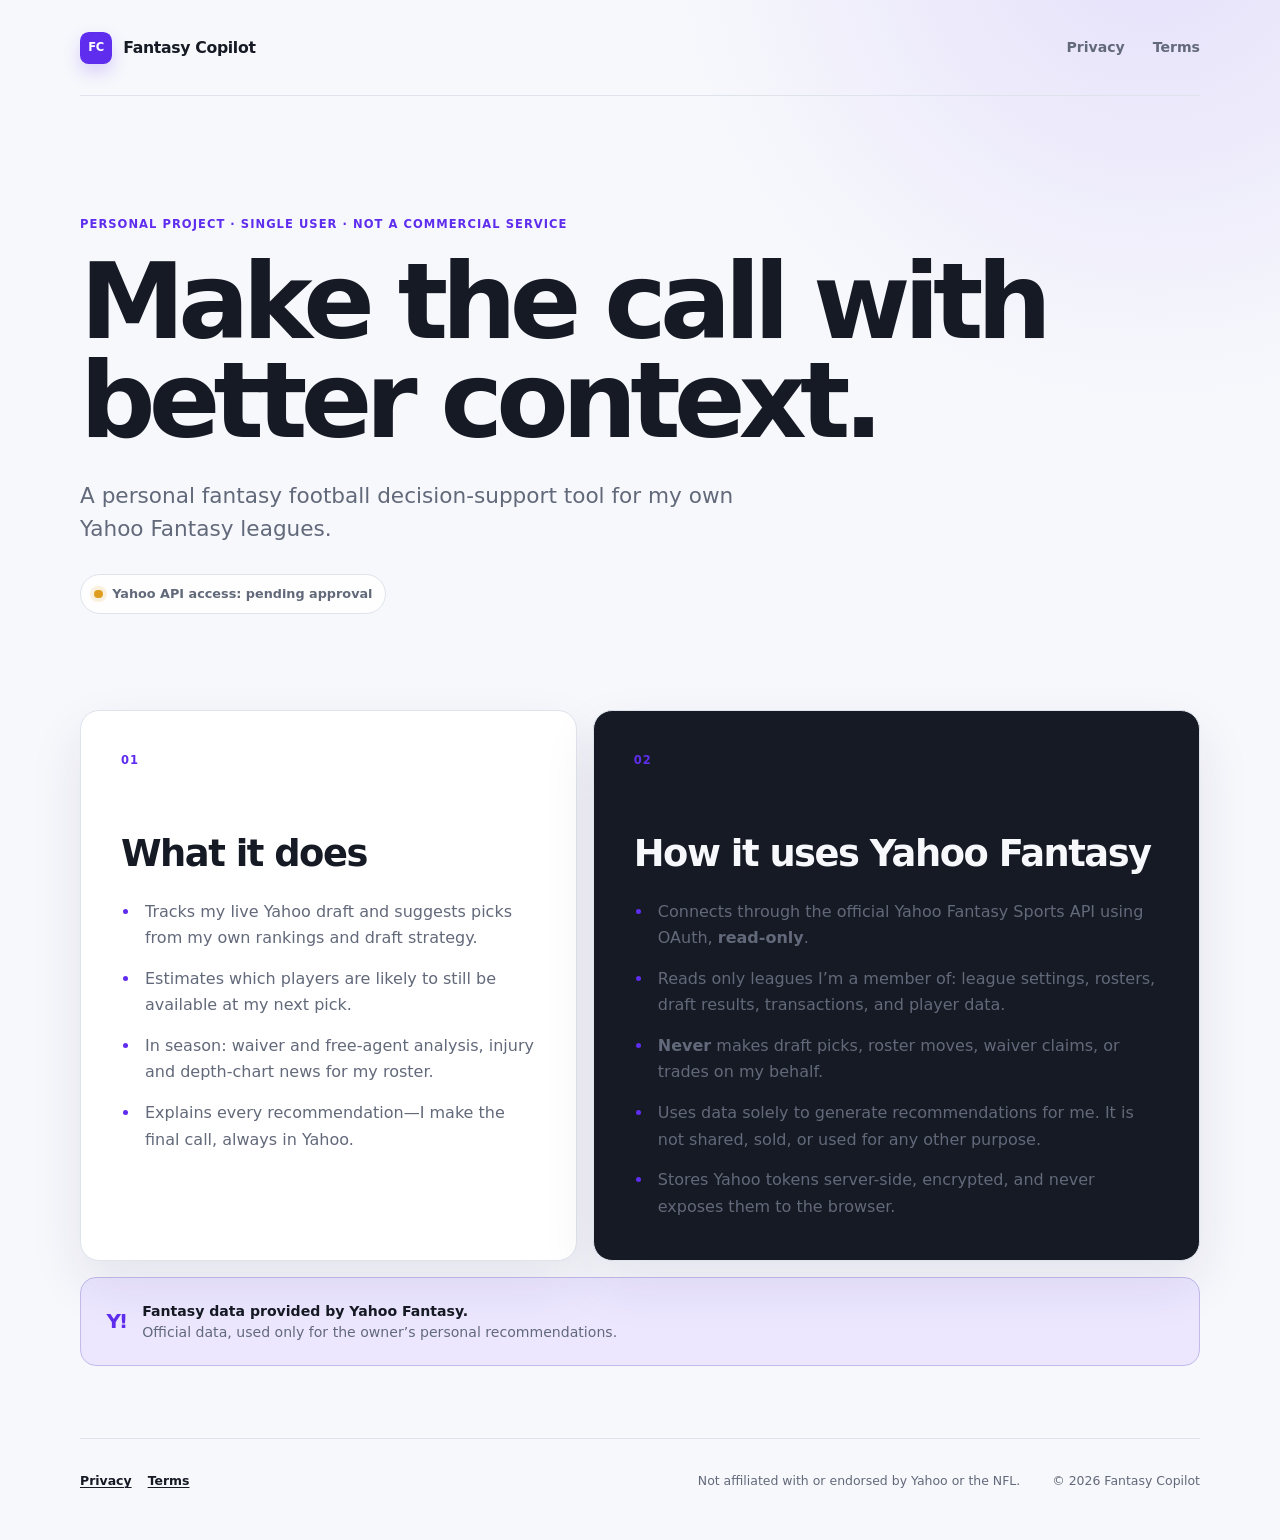
==== index.html @ 69cd7be4 "Launch Fantasy Copilot landing page" ====
<!doctype html>
<html lang="en">
<head>
  <meta charset="utf-8">
  <meta name="viewport" content="width=device-width, initial-scale=1">
  <meta name="description" content="Fantasy Copilot is a personal fantasy football decision-support tool for the owner's Yahoo Fantasy leagues.">
  <meta name="theme-color" content="#f7f8fc" media="(prefers-color-scheme: light)">
  <meta name="theme-color" content="#0d1117" media="(prefers-color-scheme: dark)">
  <title>Fantasy Copilot</title>
  <link rel="stylesheet" href="/styles.css">
</head>
<body>
  <header class="site-header">
    <a class="brand" href="/" aria-label="Fantasy Copilot home">
      <span class="brand-mark" aria-hidden="true">FC</span>
      <span>Fantasy Copilot</span>
    </a>
    <nav aria-label="Primary navigation">
      <a href="/privacy/">Privacy</a>
      <a href="/terms/">Terms</a>
    </nav>
  </header>

  <main>
    <section class="hero" aria-labelledby="hero-title">
      <div class="eyebrow">Personal project · single user · not a commercial service</div>
      <h1 id="hero-title">Make the call with better context.</h1>
      <p class="lede">A personal fantasy football decision-support tool for my own Yahoo Fantasy leagues.</p>
      <p class="status"><span aria-hidden="true"></span>Yahoo API access: pending approval</p>
    </section>

    <section class="content-grid" aria-label="About Fantasy Copilot">
      <article class="card">
        <p class="section-number" aria-hidden="true">01</p>
        <h2>What it does</h2>
        <ul>
          <li>Tracks my live Yahoo draft and suggests picks from my own rankings and draft strategy.</li>
          <li>Estimates which players are likely to still be available at my next pick.</li>
          <li>In season: waiver and free-agent analysis, injury and depth-chart news for my roster.</li>
          <li>Explains every recommendation—I make the final call, always in Yahoo.</li>
        </ul>
      </article>

      <article class="card card-accent">
        <p class="section-number" aria-hidden="true">02</p>
        <h2>How it uses Yahoo Fantasy</h2>
        <ul>
          <li>Connects through the official Yahoo Fantasy Sports API using OAuth, <strong>read-only</strong>.</li>
          <li>Reads only leagues I’m a member of: league settings, rosters, draft results, transactions, and player data.</li>
          <li><strong>Never</strong> makes draft picks, roster moves, waiver claims, or trades on my behalf.</li>
          <li>Uses data solely to generate recommendations for me. It is not shared, sold, or used for any other purpose.</li>
          <li>Stores Yahoo tokens server-side, encrypted, and never exposes them to the browser.</li>
        </ul>
      </article>
    </section>

    <aside class="attribution" aria-label="Data attribution">
      <span class="attribution-icon" aria-hidden="true">Y!</span>
      <p><strong>Fantasy data provided by Yahoo Fantasy.</strong><br>Official data, used only for the owner’s personal recommendations.</p>
    </aside>
  </main>

  <footer>
    <div class="footer-links"><a href="/privacy/">Privacy</a><a href="/terms/">Terms</a></div>
    <p>Not affiliated with or endorsed by Yahoo or the NFL.</p>
    <p>© 2026 Fantasy Copilot</p>
  </footer>
</body>
</html>
---- styles.css ----
:root {
  color-scheme: light dark;
  --bg: #f7f8fc;
  --surface: #ffffff;
  --surface-soft: #f0f2f8;
  --text: #161a24;
  --muted: #62697a;
  --border: #dfe3ec;
  --purple: #5f2dee;
  --purple-dark: #4620b8;
  --purple-soft: #ece7ff;
  --green: #168153;
  --shadow: 0 22px 54px rgba(36, 26, 74, 0.09);
  --max-width: 1120px;
}

* { box-sizing: border-box; }

html {
  min-width: 320px;
  scroll-behavior: smooth;
}

body {
  margin: 0;
  overflow-x: hidden;
  background:
    radial-gradient(circle at 90% -5%, rgba(95, 45, 238, 0.12), transparent 30rem),
    var(--bg);
  color: var(--text);
  font-family: Inter, ui-sans-serif, system-ui, -apple-system, BlinkMacSystemFont, "Segoe UI", sans-serif;
  font-size: 1rem;
  line-height: 1.65;
  -webkit-font-smoothing: antialiased;
}

a {
  color: inherit;
  text-decoration-thickness: 0.08em;
  text-underline-offset: 0.2em;
}

a:hover { color: var(--purple); }
a:focus-visible { outline: 3px solid var(--purple); outline-offset: 4px; border-radius: 3px; }

.site-header,
main,
footer {
  width: min(100% - 2rem, var(--max-width));
  margin-inline: auto;
}

.site-header {
  min-height: 5rem;
  display: flex;
  align-items: center;
  justify-content: space-between;
  gap: 1rem;
  border-bottom: 1px solid var(--border);
}

.brand {
  display: inline-flex;
  align-items: center;
  gap: 0.7rem;
  color: var(--text);
  font-size: 0.98rem;
  font-weight: 750;
  letter-spacing: -0.02em;
  text-decoration: none;
}

.brand-mark {
  display: grid;
  width: 2rem;
  height: 2rem;
  place-items: center;
  border-radius: 0.55rem;
  background: var(--purple);
  color: white;
  font-size: 0.72rem;
  font-weight: 850;
  letter-spacing: -0.04em;
  box-shadow: 0 8px 18px rgba(95, 45, 238, 0.2);
}

nav { display: flex; gap: 1rem; }
nav a { color: var(--muted); font-size: 0.88rem; font-weight: 650; text-decoration: none; }
nav a[aria-current="page"] { color: var(--purple); }

.hero { padding: 5rem 0 4rem; }

.eyebrow,
.kicker {
  margin: 0 0 1.25rem;
  color: var(--purple);
  font-size: 0.72rem;
  font-weight: 800;
  letter-spacing: 0.09em;
  line-height: 1.4;
  text-transform: uppercase;
}

h1,
h2,
p { overflow-wrap: break-word; }

h1 {
  max-width: 14ch;
  margin: 0;
  font-size: clamp(2.75rem, 11vw, 6.6rem);
  font-weight: 800;
  letter-spacing: -0.065em;
  line-height: 0.94;
}

.lede {
  max-width: 42rem;
  margin: 1.75rem 0 0;
  color: var(--muted);
  font-size: clamp(1.08rem, 3.5vw, 1.35rem);
  line-height: 1.55;
}

.status {
  display: inline-flex;
  align-items: center;
  gap: 0.6rem;
  margin: 1.75rem 0 0;
  padding: 0.55rem 0.8rem;
  border: 1px solid var(--border);
  border-radius: 999px;
  background: color-mix(in srgb, var(--surface) 85%, transparent);
  color: var(--muted);
  font-size: 0.8rem;
  font-weight: 650;
}

.status span { width: 0.55rem; height: 0.55rem; border-radius: 50%; background: #df9d20; box-shadow: 0 0 0 4px rgba(223, 157, 32, 0.14); }

.content-grid { display: grid; gap: 1rem; }

.card {
  position: relative;
  overflow: hidden;
  padding: 1.5rem;
  border: 1px solid var(--border);
  border-radius: 1.2rem;
  background: var(--surface);
  box-shadow: var(--shadow);
}

.card-accent { background: var(--text); color: var(--bg); }
.card-accent li { color: color-mix(in srgb, var(--bg) 78%, transparent); }
.card-accent li::marker { color: #a990ff; }

.section-number { margin: 0 0 2.5rem; color: var(--purple); font-size: 0.72rem; font-weight: 800; letter-spacing: 0.08em; }
.card h2 { margin: 0; font-size: clamp(1.6rem, 5vw, 2.3rem); letter-spacing: -0.04em; line-height: 1.1; }
.card ul { margin: 1.5rem 0 0; padding-left: 1.2rem; }
.card li { padding-left: 0.3rem; color: var(--muted); }
.card li + li { margin-top: 0.9rem; }
.card li::marker { color: var(--purple); }

.attribution {
  display: flex;
  align-items: center;
  gap: 1rem;
  margin: 1rem 0 4.5rem;
  padding: 1.25rem;
  border: 1px solid color-mix(in srgb, var(--purple) 22%, var(--border));
  border-radius: 1rem;
  background: var(--purple-soft);
}

.attribution-icon { flex: 0 0 auto; color: var(--purple); font-size: 1.25rem; font-weight: 900; letter-spacing: -0.1em; }
.attribution p { margin: 0; color: var(--muted); font-size: 0.88rem; line-height: 1.5; }
.attribution strong { color: var(--text); }

.policy { max-width: 780px; padding-top: 4rem; }
.policy-heading { padding-bottom: 2.5rem; border-bottom: 1px solid var(--border); }
.policy-heading h1 { max-width: none; font-size: clamp(2.7rem, 10vw, 5rem); }
.policy-heading > p:last-child { max-width: 42rem; margin: 1.5rem 0 0; color: var(--muted); font-size: 1.1rem; }
.policy-body { padding: 1rem 0 2rem; }
.policy-body section { padding: 1.5rem 0; border-bottom: 1px solid var(--border); }
.policy-body h2 { margin: 0 0 0.7rem; font-size: 1.25rem; letter-spacing: -0.025em; }
.policy-body p { margin: 0; color: var(--muted); }
.policy .attribution { margin-top: 1rem; }

footer {
  display: grid;
  gap: 0.7rem;
  padding: 2rem 0 3rem;
  border-top: 1px solid var(--border);
  color: var(--muted);
  font-size: 0.78rem;
}

footer p { margin: 0; }
.footer-links { display: flex; gap: 1rem; }
.footer-links a { color: var(--text); font-weight: 650; }

@media (min-width: 720px) {
  .site-header, main, footer { width: min(100% - 4rem, var(--max-width)); }
  .site-header { min-height: 6rem; }
  nav { gap: 1.75rem; }
  .hero { padding: 7.5rem 0 6rem; }
  .content-grid { grid-template-columns: 0.9fr 1.1fr; }
  .card { padding: 2.5rem; }
  .section-number { margin-bottom: 4rem; }
  .attribution { padding: 1.4rem 1.6rem; }
  footer { grid-template-columns: 1fr auto auto; align-items: center; gap: 2rem; }
}

@media (prefers-color-scheme: dark) {
  :root {
    --bg: #0d1117;
    --surface: #151a23;
    --surface-soft: #1a202b;
    --text: #f2f3f7;
    --muted: #a8afbf;
    --border: #2a3140;
    --purple: #a990ff;
    --purple-dark: #c2b1ff;
    --purple-soft: #211a39;
    --green: #4bca8d;
    --shadow: 0 22px 54px rgba(0, 0, 0, 0.22);
  }
  body { background: radial-gradient(circle at 90% -5%, rgba(122, 88, 230, 0.18), transparent 30rem), var(--bg); }
  .brand-mark { background: #6f43e8; }
  .card-accent { background: #f0f1f5; color: #161a24; }
  .card-accent li { color: #535b6c; }
  .card-accent li::marker { color: #6536e6; }
}

@media (prefers-reduced-motion: reduce) {
  html { scroll-behavior: auto; }
}
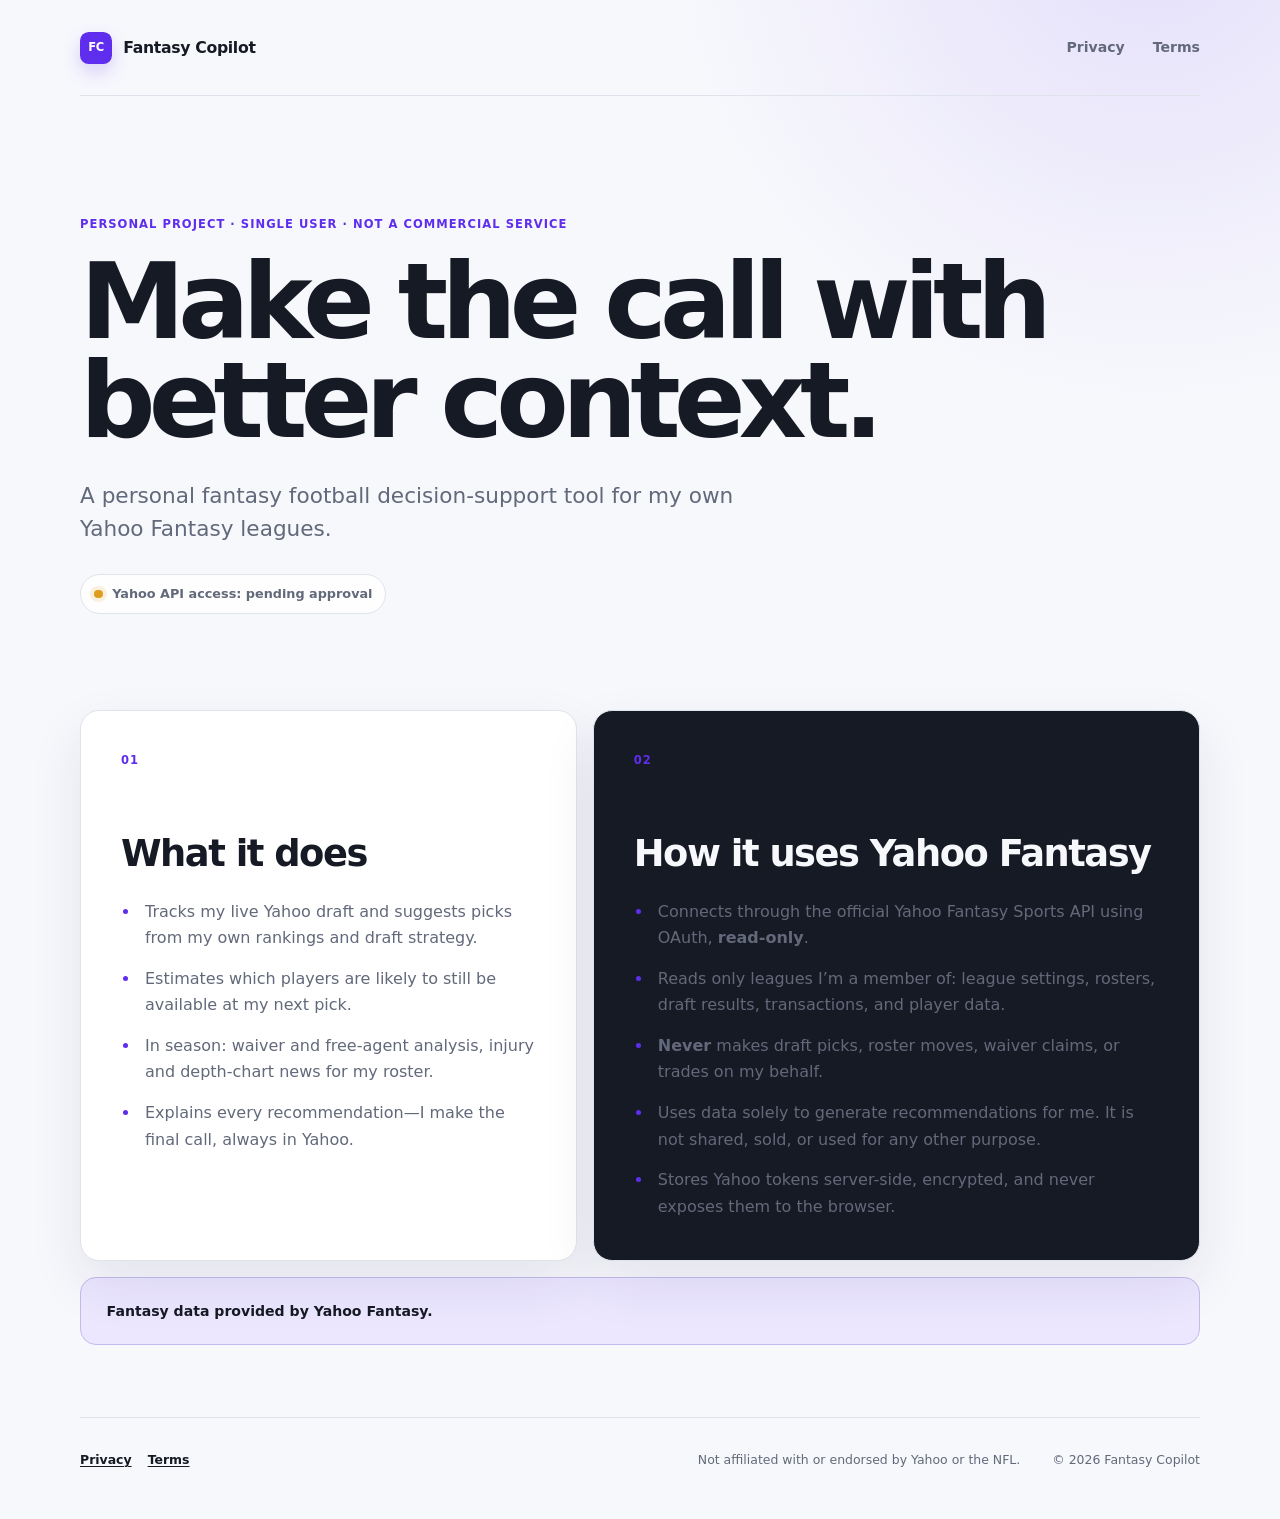
==== commit 68be9cb0: "Use neutral Yahoo data attribution" ====
--- a/index.html
+++ b/index.html
@@ -55,8 +55,7 @@
     </section>
 
     <aside class="attribution" aria-label="Data attribution">
-      <span class="attribution-icon" aria-hidden="true">Y!</span>
-      <p><strong>Fantasy data provided by Yahoo Fantasy.</strong><br>Official data, used only for the owner’s personal recommendations.</p>
+      <p><strong>Fantasy data provided by Yahoo Fantasy.</strong></p>
     </aside>
   </main>
 
--- a/styles.css
+++ b/styles.css
@@ -172,7 +172,6 @@
   background: var(--purple-soft);
 }
 
-.attribution-icon { flex: 0 0 auto; color: var(--purple); font-size: 1.25rem; font-weight: 900; letter-spacing: -0.1em; }
 .attribution p { margin: 0; color: var(--muted); font-size: 0.88rem; line-height: 1.5; }
 .attribution strong { color: var(--text); }
 
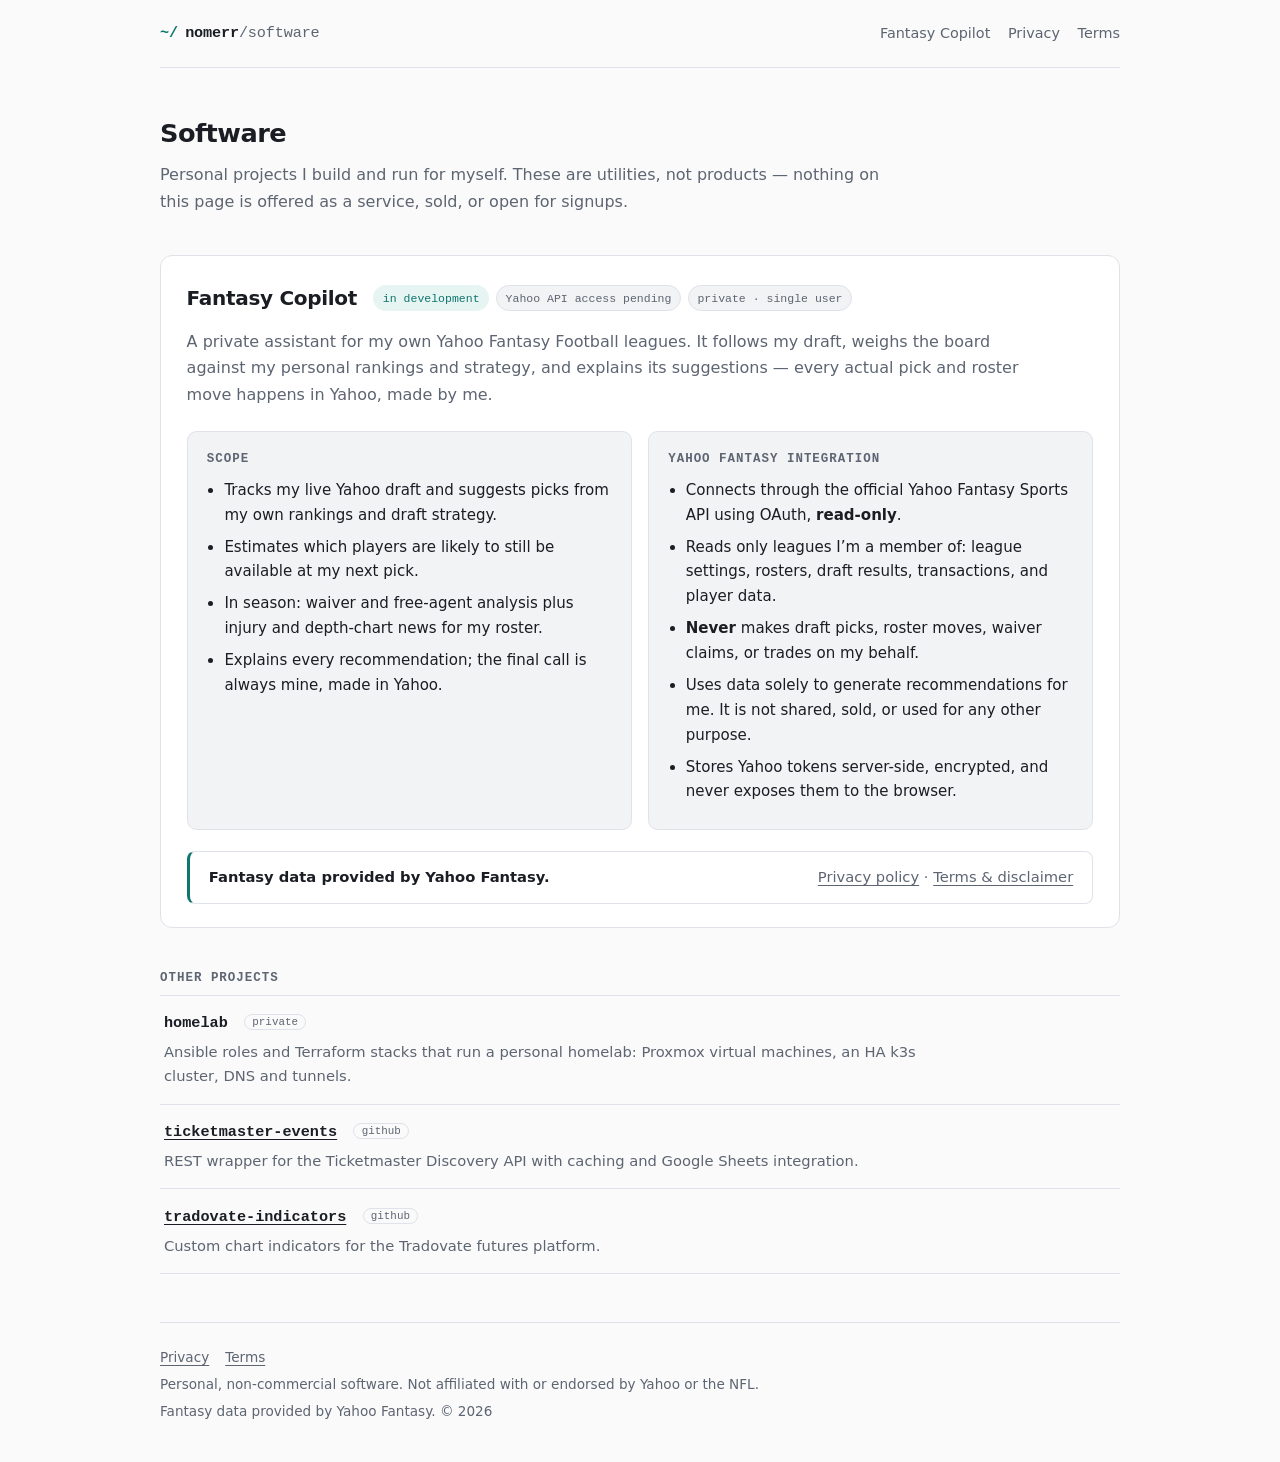
==== commit a21b77a8: "Reframe site as a personal software/projects page" ====
--- a/index.html
+++ b/index.html
@@ -3,66 +3,94 @@
 <head>
   <meta charset="utf-8">
   <meta name="viewport" content="width=device-width, initial-scale=1">
-  <meta name="description" content="Fantasy Copilot is a personal fantasy football decision-support tool for the owner's Yahoo Fantasy leagues.">
-  <meta name="theme-color" content="#f7f8fc" media="(prefers-color-scheme: light)">
-  <meta name="theme-color" content="#0d1117" media="(prefers-color-scheme: dark)">
-  <title>Fantasy Copilot</title>
+  <meta name="description" content="Personal software projects: homelab automation, small tools, and Fantasy Copilot — a private assistant for the owner's own Yahoo Fantasy leagues.">
+  <meta name="theme-color" content="#fafafa" media="(prefers-color-scheme: light)">
+  <meta name="theme-color" content="#0e1116" media="(prefers-color-scheme: dark)">
+  <title>Software · nomerr</title>
   <link rel="stylesheet" href="/styles.css">
 </head>
 <body>
   <header class="site-header">
-    <a class="brand" href="/" aria-label="Fantasy Copilot home">
-      <span class="brand-mark" aria-hidden="true">FC</span>
-      <span>Fantasy Copilot</span>
+    <a class="brand" href="/" aria-label="Home">
+      <span class="brand-mark" aria-hidden="true">~/</span>
+      <span>nomerr<span class="brand-dim">/software</span></span>
     </a>
     <nav aria-label="Primary navigation">
+      <a href="#fantasy-copilot">Fantasy Copilot</a>
       <a href="/privacy/">Privacy</a>
       <a href="/terms/">Terms</a>
     </nav>
   </header>
 
   <main>
-    <section class="hero" aria-labelledby="hero-title">
-      <div class="eyebrow">Personal project · single user · not a commercial service</div>
-      <h1 id="hero-title">Make the call with better context.</h1>
-      <p class="lede">A personal fantasy football decision-support tool for my own Yahoo Fantasy leagues.</p>
-      <p class="status"><span aria-hidden="true"></span>Yahoo API access: pending approval</p>
+    <section class="intro" aria-labelledby="intro-title">
+      <h1 id="intro-title">Software</h1>
+      <p>Personal projects I build and run for myself. These are utilities, not products — nothing on this page is offered as a service, sold, or open for signups.</p>
     </section>
 
-    <section class="content-grid" aria-label="About Fantasy Copilot">
-      <article class="card">
-        <p class="section-number" aria-hidden="true">01</p>
-        <h2>What it does</h2>
-        <ul>
-          <li>Tracks my live Yahoo draft and suggests picks from my own rankings and draft strategy.</li>
-          <li>Estimates which players are likely to still be available at my next pick.</li>
-          <li>In season: waiver and free-agent analysis, injury and depth-chart news for my roster.</li>
-          <li>Explains every recommendation—I make the final call, always in Yahoo.</li>
-        </ul>
-      </article>
+    <article class="project" id="fantasy-copilot" aria-labelledby="fc-title">
+      <div class="project-head">
+        <h2 id="fc-title">Fantasy Copilot</h2>
+        <div class="chips" aria-label="Project status">
+          <span class="chip chip-live">in development</span>
+          <span class="chip">Yahoo API access pending</span>
+          <span class="chip">private · single user</span>
+        </div>
+      </div>
+      <p class="project-lede">A private assistant for my own Yahoo Fantasy Football leagues. It follows my draft, weighs the board against my personal rankings and strategy, and explains its suggestions — every actual pick and roster move happens in Yahoo, made by me.</p>
 
-      <article class="card card-accent">
-        <p class="section-number" aria-hidden="true">02</p>
-        <h2>How it uses Yahoo Fantasy</h2>
-        <ul>
-          <li>Connects through the official Yahoo Fantasy Sports API using OAuth, <strong>read-only</strong>.</li>
-          <li>Reads only leagues I’m a member of: league settings, rosters, draft results, transactions, and player data.</li>
-          <li><strong>Never</strong> makes draft picks, roster moves, waiver claims, or trades on my behalf.</li>
-          <li>Uses data solely to generate recommendations for me. It is not shared, sold, or used for any other purpose.</li>
-          <li>Stores Yahoo tokens server-side, encrypted, and never exposes them to the browser.</li>
-        </ul>
-      </article>
+      <div class="grid2">
+        <section class="panel" aria-labelledby="fc-scope">
+          <h3 id="fc-scope">Scope</h3>
+          <ul>
+            <li>Tracks my live Yahoo draft and suggests picks from my own rankings and draft strategy.</li>
+            <li>Estimates which players are likely to still be available at my next pick.</li>
+            <li>In season: waiver and free-agent analysis plus injury and depth-chart news for my roster.</li>
+            <li>Explains every recommendation; the final call is always mine, made in Yahoo.</li>
+          </ul>
+        </section>
+
+        <section class="panel" aria-labelledby="fc-yahoo">
+          <h3 id="fc-yahoo">Yahoo Fantasy integration</h3>
+          <ul>
+            <li>Connects through the official Yahoo Fantasy Sports API using OAuth, <strong>read-only</strong>.</li>
+            <li>Reads only leagues I’m a member of: league settings, rosters, draft results, transactions, and player data.</li>
+            <li><strong>Never</strong> makes draft picks, roster moves, waiver claims, or trades on my behalf.</li>
+            <li>Uses data solely to generate recommendations for me. It is not shared, sold, or used for any other purpose.</li>
+            <li>Stores Yahoo tokens server-side, encrypted, and never exposes them to the browser.</li>
+          </ul>
+        </section>
+      </div>
+
+      <aside class="attribution" aria-label="Data attribution">
+        <p><strong>Fantasy data provided by Yahoo Fantasy.</strong></p>
+        <p class="attribution-links"><a href="/privacy/">Privacy policy</a> · <a href="/terms/">Terms &amp; disclaimer</a></p>
+      </aside>
+    </article>
+
+    <section class="others" aria-labelledby="others-title">
+      <h2 id="others-title">Other projects</h2>
+      <ul class="proj-list">
+        <li class="proj">
+          <div class="proj-name">homelab <span class="tag">private</span></div>
+          <p class="proj-desc">Ansible roles and Terraform stacks that run a personal homelab: Proxmox virtual machines, an HA k3s cluster, DNS and tunnels.</p>
+        </li>
+        <li class="proj">
+          <div class="proj-name"><a href="https://github.com/nomer/ticketmaster-events" rel="noopener">ticketmaster-events</a> <span class="tag">github</span></div>
+          <p class="proj-desc">REST wrapper for the Ticketmaster Discovery API with caching and Google Sheets integration.</p>
+        </li>
+        <li class="proj">
+          <div class="proj-name"><a href="https://github.com/nomer/tradovate-indicators" rel="noopener">tradovate-indicators</a> <span class="tag">github</span></div>
+          <p class="proj-desc">Custom chart indicators for the Tradovate futures platform.</p>
+        </li>
+      </ul>
     </section>
-
-    <aside class="attribution" aria-label="Data attribution">
-      <p><strong>Fantasy data provided by Yahoo Fantasy.</strong></p>
-    </aside>
   </main>
 
   <footer>
     <div class="footer-links"><a href="/privacy/">Privacy</a><a href="/terms/">Terms</a></div>
-    <p>Not affiliated with or endorsed by Yahoo or the NFL.</p>
-    <p>© 2026 Fantasy Copilot</p>
+    <p>Personal, non-commercial software. Not affiliated with or endorsed by Yahoo or the NFL.</p>
+    <p>Fantasy data provided by Yahoo Fantasy. © 2026</p>
   </footer>
 </body>
 </html>
--- a/styles.css
+++ b/styles.css
@@ -1,57 +1,58 @@
 :root {
   color-scheme: light dark;
-  --bg: #f7f8fc;
+  --bg: #fafafa;
   --surface: #ffffff;
-  --surface-soft: #f0f2f8;
-  --text: #161a24;
-  --muted: #62697a;
-  --border: #dfe3ec;
-  --purple: #5f2dee;
-  --purple-dark: #4620b8;
-  --purple-soft: #ece7ff;
-  --green: #168153;
-  --shadow: 0 22px 54px rgba(36, 26, 74, 0.09);
-  --max-width: 1120px;
+  --surface-soft: #f2f3f5;
+  --text: #1a1d23;
+  --muted: #5d6572;
+  --border: #dfe2e8;
+  --accent: #0f766e;
+  --accent-soft: #e6f4f2;
+  --good: #15803d;
+  --max-width: 960px;
+  --mono: ui-monospace, "SF Mono", "Cascadia Code", Menlo, Consolas, monospace;
+}
+
+@media (prefers-color-scheme: dark) {
+  :root {
+    --bg: #0e1116;
+    --surface: #151a21;
+    --surface-soft: #1b212a;
+    --text: #e6e9ee;
+    --muted: #99a3b1;
+    --border: #2a323d;
+    --accent: #57c4b8;
+    --accent-soft: #14282b;
+    --good: #4ade80;
+  }
 }
 
 * { box-sizing: border-box; }
 
-html {
-  min-width: 320px;
-  scroll-behavior: smooth;
-}
+html { min-width: 320px; }
 
 body {
   margin: 0;
   overflow-x: hidden;
-  background:
-    radial-gradient(circle at 90% -5%, rgba(95, 45, 238, 0.12), transparent 30rem),
-    var(--bg);
+  background: var(--bg);
   color: var(--text);
-  font-family: Inter, ui-sans-serif, system-ui, -apple-system, BlinkMacSystemFont, "Segoe UI", sans-serif;
+  font-family: ui-sans-serif, system-ui, -apple-system, "Segoe UI", Roboto, sans-serif;
   font-size: 1rem;
   line-height: 1.65;
   -webkit-font-smoothing: antialiased;
 }
 
-a {
-  color: inherit;
-  text-decoration-thickness: 0.08em;
-  text-underline-offset: 0.2em;
-}
-
-a:hover { color: var(--purple); }
-a:focus-visible { outline: 3px solid var(--purple); outline-offset: 4px; border-radius: 3px; }
-
-.site-header,
-main,
-footer {
-  width: min(100% - 2rem, var(--max-width));
+a { color: inherit; text-decoration-thickness: 0.07em; text-underline-offset: 0.2em; }
+a:hover { color: var(--accent); }
+a:focus-visible { outline: 2px solid var(--accent); outline-offset: 3px; border-radius: 2px; }
+
+.site-header, main, footer {
+  width: min(100% - 2.5rem, var(--max-width));
   margin-inline: auto;
 }
 
 .site-header {
-  min-height: 5rem;
+  min-height: 4.25rem;
   display: flex;
   align-items: center;
   justify-content: space-between;
@@ -61,176 +62,156 @@
 
 .brand {
   display: inline-flex;
-  align-items: center;
-  gap: 0.7rem;
-  color: var(--text);
-  font-size: 0.98rem;
-  font-weight: 750;
-  letter-spacing: -0.02em;
+  align-items: baseline;
+  gap: 0.45rem;
+  font-family: var(--mono);
+  font-size: 0.95rem;
+  font-weight: 600;
+  letter-spacing: -0.01em;
   text-decoration: none;
 }
-
-.brand-mark {
+.brand-mark { color: var(--accent); }
+.brand-dim { color: var(--muted); font-weight: 400; }
+
+.site-header nav { display: flex; gap: 1.1rem; flex-wrap: wrap; }
+.site-header nav a { font-size: 0.9rem; color: var(--muted); text-decoration: none; }
+.site-header nav a:hover, .site-header nav a[aria-current="page"] { color: var(--text); }
+
+.intro { padding: 2.75rem 0 1.5rem; }
+.intro h1 { margin: 0 0 0.5rem; font-size: 1.6rem; letter-spacing: -0.02em; }
+.intro p { margin: 0; max-width: 46rem; color: var(--muted); }
+
+.project {
+  margin: 1rem 0 2.5rem;
+  padding: 1.6rem 1.6rem 1.4rem;
+  border: 1px solid var(--border);
+  border-radius: 0.75rem;
+  background: var(--surface);
+}
+
+.project-head { display: flex; align-items: center; gap: 1rem; flex-wrap: wrap; }
+.project-head h2 { margin: 0; font-size: 1.25rem; letter-spacing: -0.015em; }
+
+.chips { display: flex; gap: 0.4rem; flex-wrap: wrap; }
+.chip {
+  padding: 0.15rem 0.55rem;
+  border: 1px solid var(--border);
+  border-radius: 99px;
+  background: var(--surface-soft);
+  color: var(--muted);
+  font-family: var(--mono);
+  font-size: 0.72rem;
+  white-space: nowrap;
+}
+.chip-live { border-color: transparent; background: var(--accent-soft); color: var(--accent); }
+
+.project-lede { margin: 0.9rem 0 0; max-width: 52rem; color: var(--muted); }
+
+.grid2 {
+  margin-top: 1.4rem;
   display: grid;
-  width: 2rem;
-  height: 2rem;
-  place-items: center;
-  border-radius: 0.55rem;
-  background: var(--purple);
-  color: white;
-  font-size: 0.72rem;
-  font-weight: 850;
-  letter-spacing: -0.04em;
-  box-shadow: 0 8px 18px rgba(95, 45, 238, 0.2);
-}
-
-nav { display: flex; gap: 1rem; }
-nav a { color: var(--muted); font-size: 0.88rem; font-weight: 650; text-decoration: none; }
-nav a[aria-current="page"] { color: var(--purple); }
-
-.hero { padding: 5rem 0 4rem; }
-
-.eyebrow,
+  gap: 1rem;
+  grid-template-columns: repeat(auto-fit, minmax(19rem, 1fr));
+}
+
+.panel {
+  padding: 1.1rem 1.2rem;
+  border: 1px solid var(--border);
+  border-radius: 0.6rem;
+  background: var(--surface-soft);
+}
+.panel h3 {
+  margin: 0 0 0.5rem;
+  font-family: var(--mono);
+  font-size: 0.78rem;
+  font-weight: 600;
+  letter-spacing: 0.08em;
+  text-transform: uppercase;
+  color: var(--muted);
+}
+.panel ul { margin: 0; padding-left: 1.1rem; }
+.panel li { margin: 0.45rem 0; font-size: 0.94rem; }
+
+.attribution {
+  margin-top: 1.3rem;
+  padding: 0.85rem 1.2rem;
+  border: 1px solid var(--border);
+  border-left: 3px solid var(--accent);
+  border-radius: 0.5rem;
+  display: flex;
+  justify-content: space-between;
+  gap: 1rem;
+  flex-wrap: wrap;
+}
+.attribution p { margin: 0; font-size: 0.92rem; }
+.attribution-links { color: var(--muted); }
+
+.others { margin: 0 0 3rem; }
+.others h2 {
+  margin: 0 0 0.4rem;
+  font-family: var(--mono);
+  font-size: 0.78rem;
+  font-weight: 600;
+  letter-spacing: 0.08em;
+  text-transform: uppercase;
+  color: var(--muted);
+}
+
+.proj-list { margin: 0; padding: 0; list-style: none; }
+.proj { padding: 0.95rem 0.25rem; border-top: 1px solid var(--border); }
+.proj:last-child { border-bottom: 1px solid var(--border); }
+.proj-name { font-family: var(--mono); font-size: 0.95rem; font-weight: 600; }
+.proj-desc { margin: 0.25rem 0 0; font-size: 0.92rem; color: var(--muted); max-width: 48rem; }
+
+.tag {
+  margin-left: 0.45rem;
+  padding: 0.05rem 0.45rem;
+  border: 1px solid var(--border);
+  border-radius: 99px;
+  font-size: 0.68rem;
+  font-weight: 400;
+  color: var(--muted);
+  vertical-align: 0.1rem;
+}
+
+.policy { padding-top: 2.25rem; }
+.policy-heading { margin-bottom: 1.5rem; }
 .kicker {
-  margin: 0 0 1.25rem;
-  color: var(--purple);
-  font-size: 0.72rem;
-  font-weight: 800;
-  letter-spacing: 0.09em;
-  line-height: 1.4;
+  margin: 0 0 0.5rem;
+  font-family: var(--mono);
+  font-size: 0.75rem;
+  letter-spacing: 0.06em;
   text-transform: uppercase;
-}
-
-h1,
-h2,
-p { overflow-wrap: break-word; }
-
-h1 {
-  max-width: 14ch;
-  margin: 0;
-  font-size: clamp(2.75rem, 11vw, 6.6rem);
-  font-weight: 800;
-  letter-spacing: -0.065em;
-  line-height: 0.94;
-}
-
-.lede {
-  max-width: 42rem;
-  margin: 1.75rem 0 0;
-  color: var(--muted);
-  font-size: clamp(1.08rem, 3.5vw, 1.35rem);
-  line-height: 1.55;
-}
-
-.status {
-  display: inline-flex;
-  align-items: center;
-  gap: 0.6rem;
-  margin: 1.75rem 0 0;
-  padding: 0.55rem 0.8rem;
-  border: 1px solid var(--border);
-  border-radius: 999px;
-  background: color-mix(in srgb, var(--surface) 85%, transparent);
-  color: var(--muted);
-  font-size: 0.8rem;
-  font-weight: 650;
-}
-
-.status span { width: 0.55rem; height: 0.55rem; border-radius: 50%; background: #df9d20; box-shadow: 0 0 0 4px rgba(223, 157, 32, 0.14); }
-
-.content-grid { display: grid; gap: 1rem; }
-
-.card {
-  position: relative;
-  overflow: hidden;
-  padding: 1.5rem;
-  border: 1px solid var(--border);
-  border-radius: 1.2rem;
+  color: var(--muted);
+}
+.policy-heading h1 { margin: 0 0 0.5rem; font-size: 1.5rem; letter-spacing: -0.02em; }
+.policy-heading > p:last-child { margin: 0; color: var(--muted); max-width: 46rem; }
+
+.policy-body section {
+  margin: 0 0 1rem;
+  padding: 1.1rem 1.2rem;
+  border: 1px solid var(--border);
+  border-radius: 0.6rem;
   background: var(--surface);
-  box-shadow: var(--shadow);
-}
-
-.card-accent { background: var(--text); color: var(--bg); }
-.card-accent li { color: color-mix(in srgb, var(--bg) 78%, transparent); }
-.card-accent li::marker { color: #a990ff; }
-
-.section-number { margin: 0 0 2.5rem; color: var(--purple); font-size: 0.72rem; font-weight: 800; letter-spacing: 0.08em; }
-.card h2 { margin: 0; font-size: clamp(1.6rem, 5vw, 2.3rem); letter-spacing: -0.04em; line-height: 1.1; }
-.card ul { margin: 1.5rem 0 0; padding-left: 1.2rem; }
-.card li { padding-left: 0.3rem; color: var(--muted); }
-.card li + li { margin-top: 0.9rem; }
-.card li::marker { color: var(--purple); }
-
-.attribution {
-  display: flex;
-  align-items: center;
-  gap: 1rem;
-  margin: 1rem 0 4.5rem;
-  padding: 1.25rem;
-  border: 1px solid color-mix(in srgb, var(--purple) 22%, var(--border));
-  border-radius: 1rem;
-  background: var(--purple-soft);
-}
-
-.attribution p { margin: 0; color: var(--muted); font-size: 0.88rem; line-height: 1.5; }
-.attribution strong { color: var(--text); }
-
-.policy { max-width: 780px; padding-top: 4rem; }
-.policy-heading { padding-bottom: 2.5rem; border-bottom: 1px solid var(--border); }
-.policy-heading h1 { max-width: none; font-size: clamp(2.7rem, 10vw, 5rem); }
-.policy-heading > p:last-child { max-width: 42rem; margin: 1.5rem 0 0; color: var(--muted); font-size: 1.1rem; }
-.policy-body { padding: 1rem 0 2rem; }
-.policy-body section { padding: 1.5rem 0; border-bottom: 1px solid var(--border); }
-.policy-body h2 { margin: 0 0 0.7rem; font-size: 1.25rem; letter-spacing: -0.025em; }
-.policy-body p { margin: 0; color: var(--muted); }
-.policy .attribution { margin-top: 1rem; }
+}
+.policy-body h2 { margin: 0 0 0.4rem; font-size: 1.02rem; }
+.policy-body p { margin: 0; font-size: 0.95rem; color: var(--muted); }
+
+.policy .attribution { margin-bottom: 2.5rem; }
 
 footer {
-  display: grid;
-  gap: 0.7rem;
-  padding: 2rem 0 3rem;
+  padding: 1.4rem 0 2.5rem;
   border-top: 1px solid var(--border);
   color: var(--muted);
-  font-size: 0.78rem;
-}
-
-footer p { margin: 0; }
+  font-size: 0.85rem;
+}
+footer p { margin: 0.3rem 0 0; }
 .footer-links { display: flex; gap: 1rem; }
-.footer-links a { color: var(--text); font-weight: 650; }
-
-@media (min-width: 720px) {
-  .site-header, main, footer { width: min(100% - 4rem, var(--max-width)); }
-  .site-header { min-height: 6rem; }
-  nav { gap: 1.75rem; }
-  .hero { padding: 7.5rem 0 6rem; }
-  .content-grid { grid-template-columns: 0.9fr 1.1fr; }
-  .card { padding: 2.5rem; }
-  .section-number { margin-bottom: 4rem; }
-  .attribution { padding: 1.4rem 1.6rem; }
-  footer { grid-template-columns: 1fr auto auto; align-items: center; gap: 2rem; }
-}
-
-@media (prefers-color-scheme: dark) {
-  :root {
-    --bg: #0d1117;
-    --surface: #151a23;
-    --surface-soft: #1a202b;
-    --text: #f2f3f7;
-    --muted: #a8afbf;
-    --border: #2a3140;
-    --purple: #a990ff;
-    --purple-dark: #c2b1ff;
-    --purple-soft: #211a39;
-    --green: #4bca8d;
-    --shadow: 0 22px 54px rgba(0, 0, 0, 0.22);
-  }
-  body { background: radial-gradient(circle at 90% -5%, rgba(122, 88, 230, 0.18), transparent 30rem), var(--bg); }
-  .brand-mark { background: #6f43e8; }
-  .card-accent { background: #f0f1f5; color: #161a24; }
-  .card-accent li { color: #535b6c; }
-  .card-accent li::marker { color: #6536e6; }
-}
-
-@media (prefers-reduced-motion: reduce) {
-  html { scroll-behavior: auto; }
-}
+.footer-links a { color: var(--muted); }
+
+@media (max-width: 640px) {
+  .site-header { flex-direction: column; align-items: flex-start; padding: 0.9rem 0; min-height: 0; }
+  .intro { padding-top: 1.75rem; }
+  .project { padding: 1.15rem 1rem 1rem; }
+  .attribution { flex-direction: column; gap: 0.35rem; }
+}
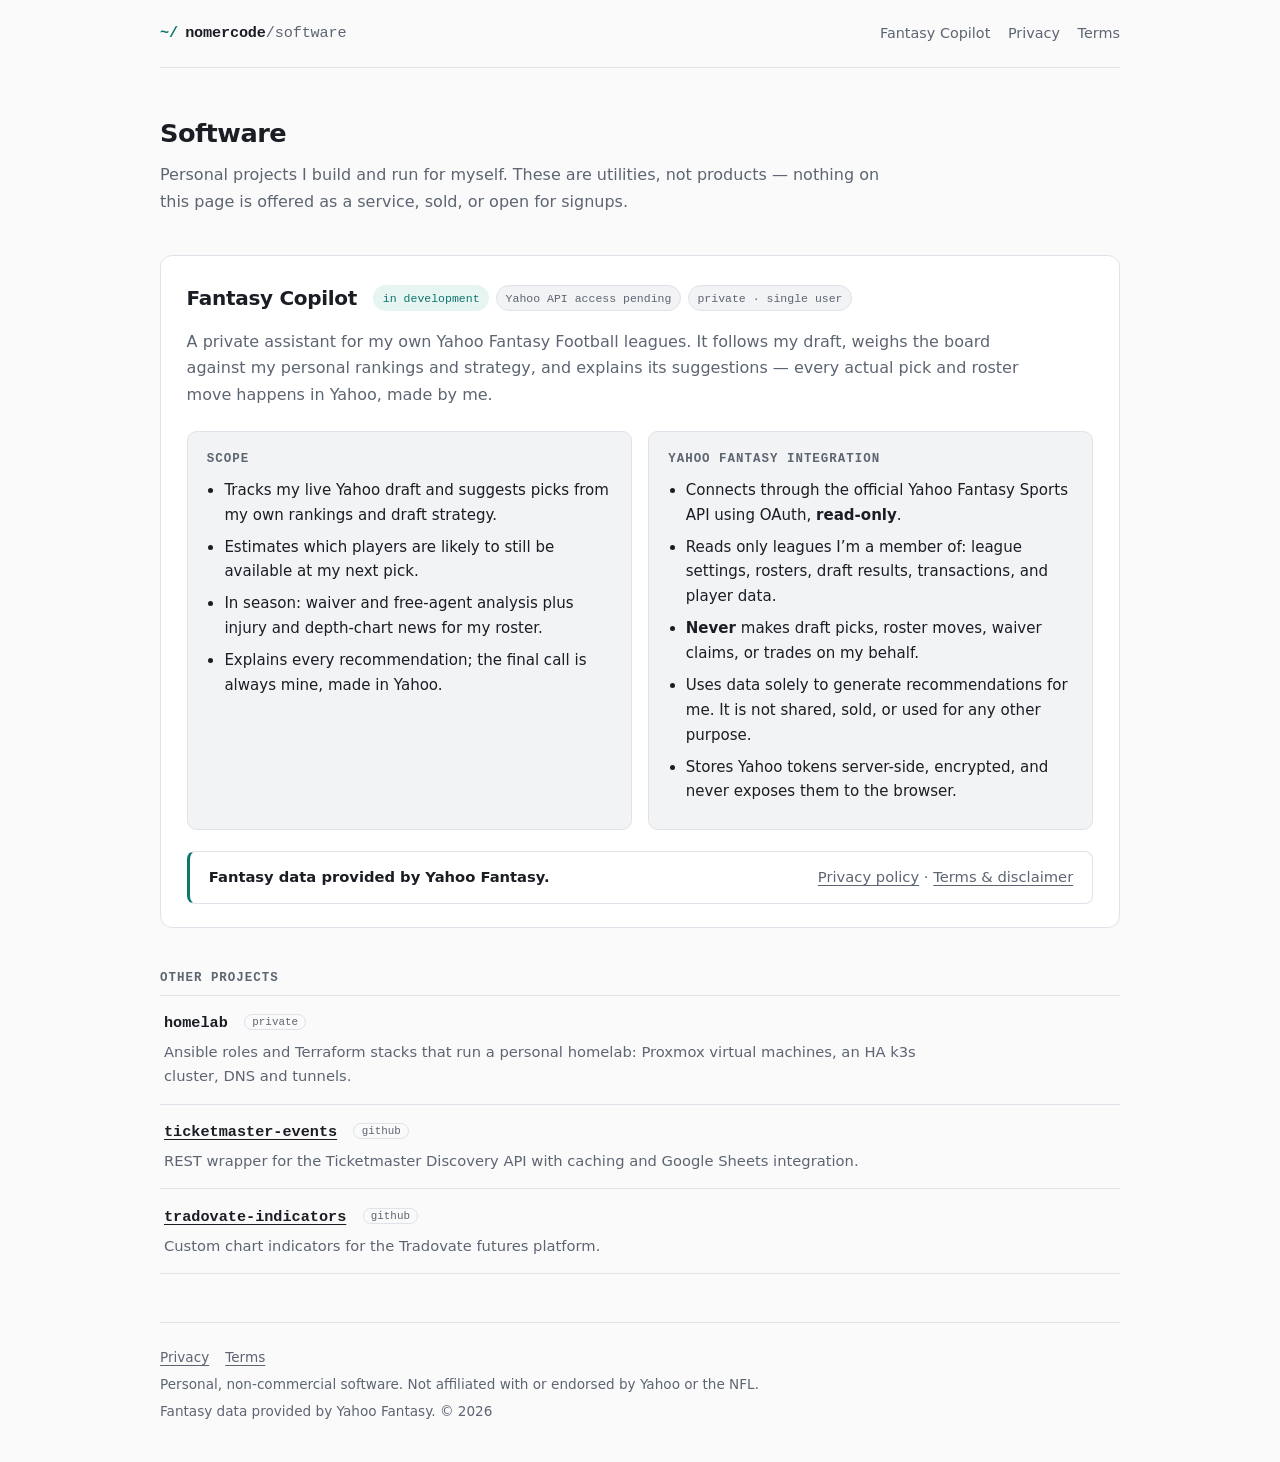
==== commit 6ca6d294: "Brand site as nomercode" ====
--- a/index.html
+++ b/index.html
@@ -6,14 +6,14 @@
   <meta name="description" content="Personal software projects: homelab automation, small tools, and Fantasy Copilot — a private assistant for the owner's own Yahoo Fantasy leagues.">
   <meta name="theme-color" content="#fafafa" media="(prefers-color-scheme: light)">
   <meta name="theme-color" content="#0e1116" media="(prefers-color-scheme: dark)">
-  <title>Software · nomerr</title>
+  <title>Software · nomercode</title>
   <link rel="stylesheet" href="/styles.css">
 </head>
 <body>
   <header class="site-header">
     <a class="brand" href="/" aria-label="Home">
       <span class="brand-mark" aria-hidden="true">~/</span>
-      <span>nomerr<span class="brand-dim">/software</span></span>
+      <span>nomercode<span class="brand-dim">/software</span></span>
     </a>
     <nav aria-label="Primary navigation">
       <a href="#fantasy-copilot">Fantasy Copilot</a>
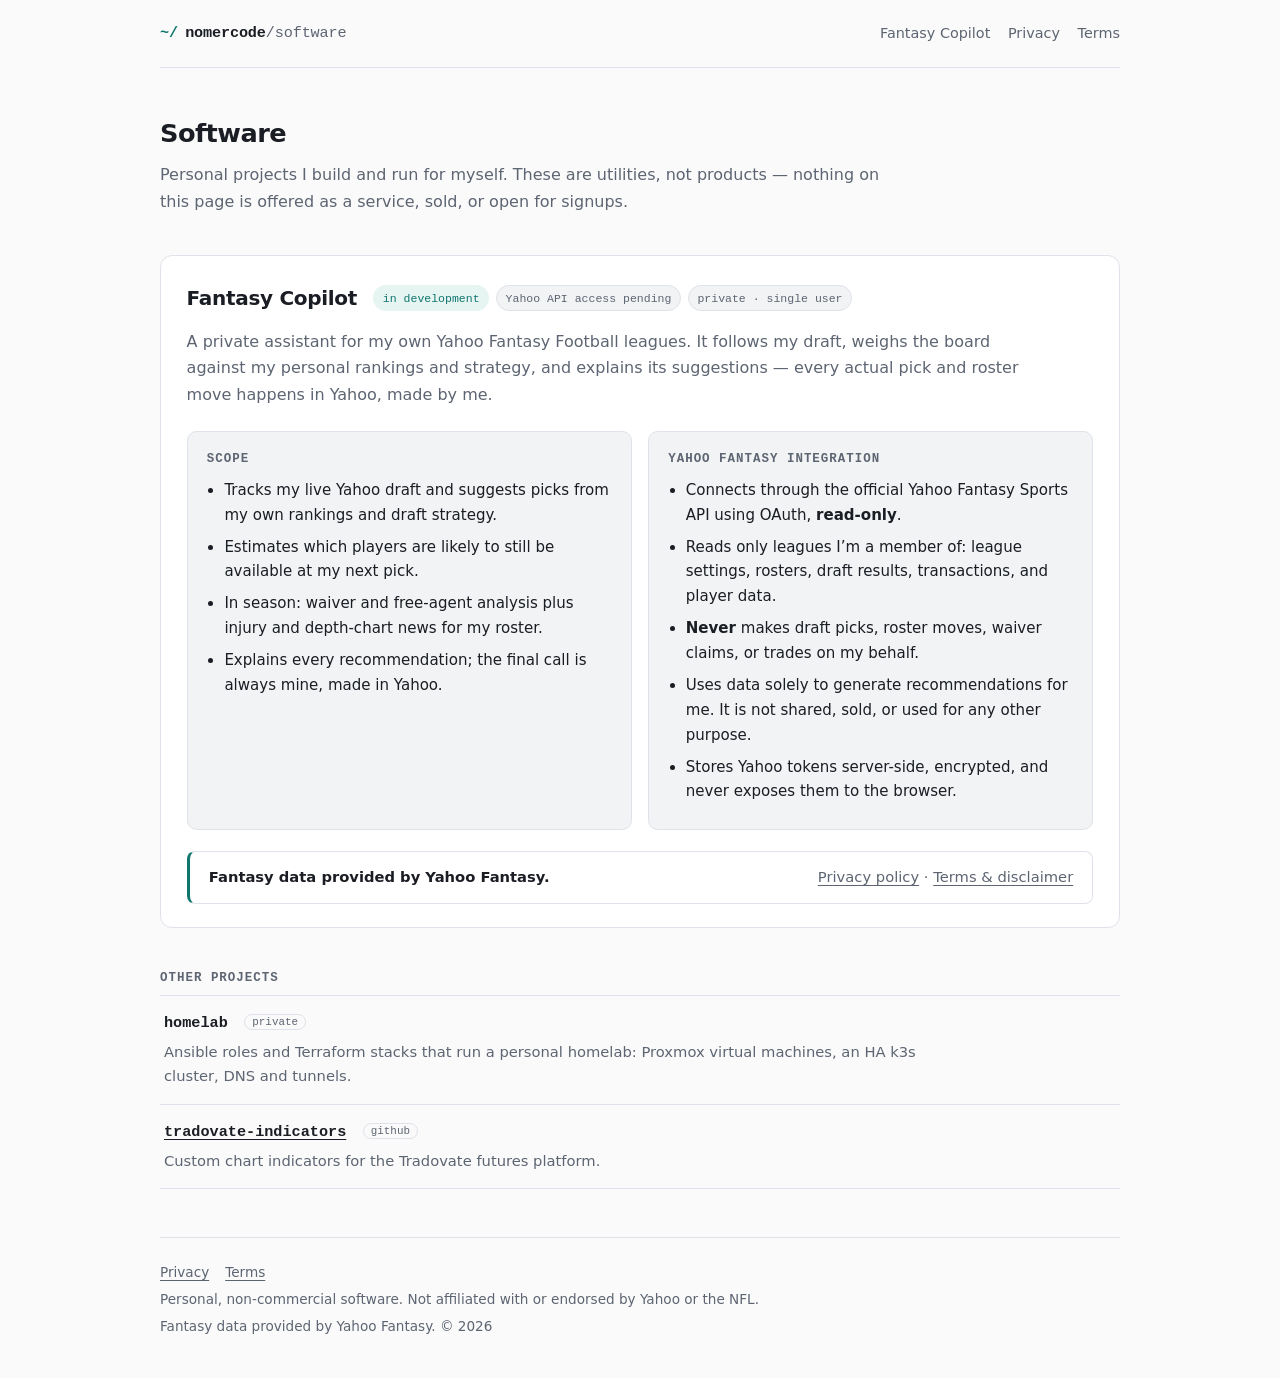
==== commit 165c8c8f: "Trim projects list" ====
--- a/index.html
+++ b/index.html
@@ -76,10 +76,6 @@
           <p class="proj-desc">Ansible roles and Terraform stacks that run a personal homelab: Proxmox virtual machines, an HA k3s cluster, DNS and tunnels.</p>
         </li>
         <li class="proj">
-          <div class="proj-name"><a href="https://github.com/nomer/ticketmaster-events" rel="noopener">ticketmaster-events</a> <span class="tag">github</span></div>
-          <p class="proj-desc">REST wrapper for the Ticketmaster Discovery API with caching and Google Sheets integration.</p>
-        </li>
-        <li class="proj">
           <div class="proj-name"><a href="https://github.com/nomer/tradovate-indicators" rel="noopener">tradovate-indicators</a> <span class="tag">github</span></div>
           <p class="proj-desc">Custom chart indicators for the Tradovate futures platform.</p>
         </li>
